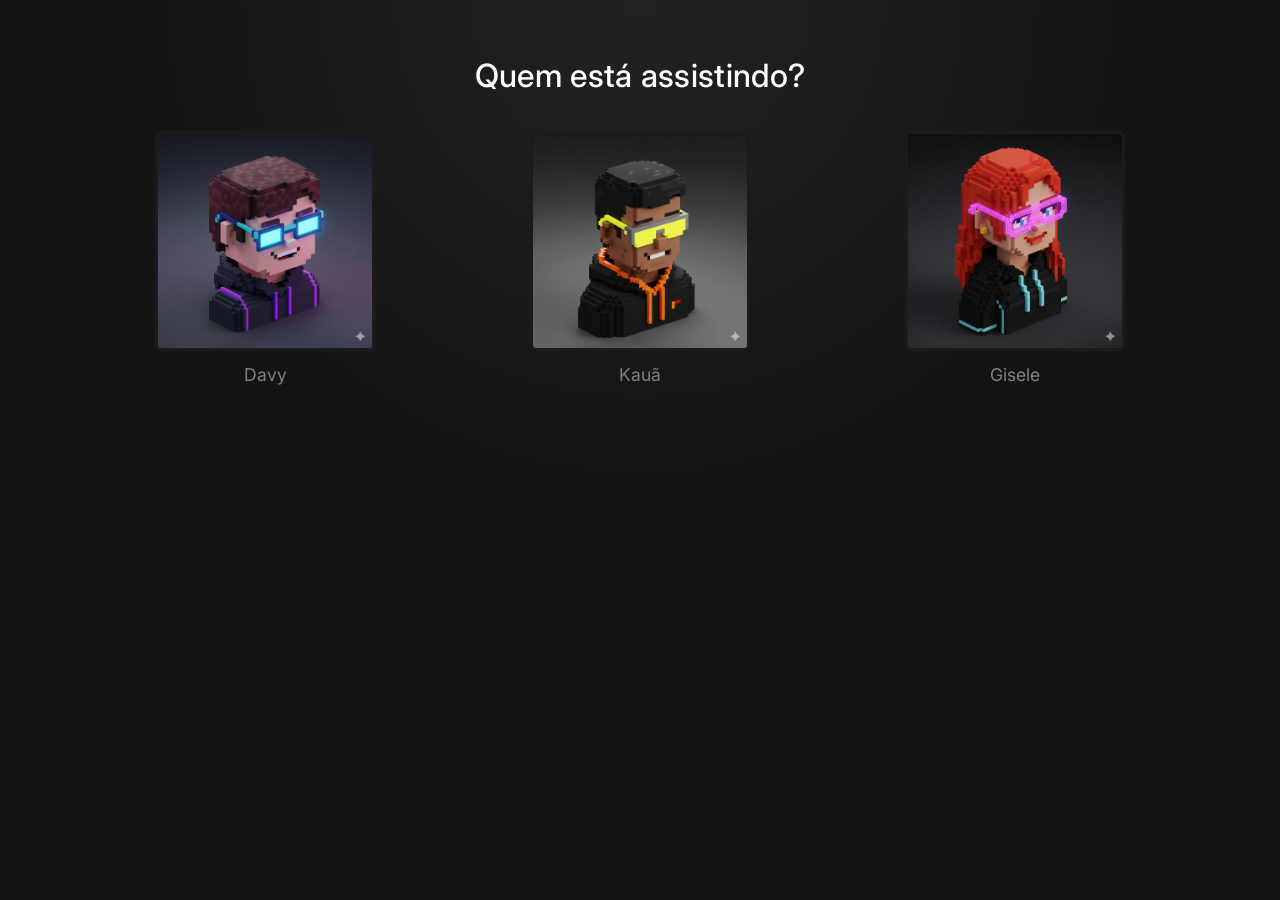
==== index.html @ b382fcf0 "Formatando o código e troca da fonte" ====
<!doctype html>
<html lang="pt-br">
<head>
    <meta charset="UTF-8">
    <meta name="viewport" content="width=device-width, initial-scale=1">
    <title>Netflix</title>
    <link rel="preconnect" href="https://fonts.googleapis.com">
    <link rel="preconnect" href="https://fonts.gstatic.com" crossorigin>
    <link href="https://fonts.googleapis.com/css2?family=Inter:ital,opsz,wght@0,14..32,100..900;1,14..32,100..900&display=swap"
          rel="stylesheet">
    <link rel="stylesheet" href="style.css">
</head>
<body>
<header>
    <h1 id="titulo-perfis">Quem está assistindo?</h1>
</header>

<main>
    <section aria-label="titulo-perfis">
        <ul class="profiles">
            <li class="profile">
                <figure>
                    <img src="assets/perfil-1.png"
                         alt="O mestre da estrutura que transforma lógica complexa em arquiteturas digitais robustas e escaláveis."
                         width="300">
                    <figcaption>Davy</figcaption>
                </figure>
            </li>
            <li class="profile">
                <figure>
                    <img src="assets/perfil-2.png"
                         alt="O visionário que quebra paradigmas de UI/UX para criar experiências de utilizador ousadas, fluidas e inesquecíveis."
                         width="300">
                    <figcaption>Kauã</figcaption>
                </figure>
            </li>
            <li class="profile">
                <figure>
                    <img src="assets/perfil-3.png"
                         alt="A artista pixelada que funde estética vibrante com funcionalidade para dar alma e cor ao código."
                         width="300">
                    <figcaption>Gisele</figcaption>
                </figure>
            </li>
        </ul>
    </section>
</main>
</body>
</html>
---- style.css ----
:root {
    --bg: #141414;
    --bg-soft: #1b1b1b;
    --text: #ffffff;
    --text-muted: #808080;
    --accent: #e50914;
    --radius: 6px;
}

* {
    box-sizing: border-box;
}

body {
    margin: 0;
    min-height: 100vh;
    background: radial-gradient(circle at top, #222 0%, var(--bg) 45%);
    color: var(--text);
    font-family: "Inter", sans-serif;
}

header,
main {
    width: min(1100px, 92vw);
    margin: 0 auto;
}

header {
    padding-top: 3.5rem;
    text-align: center;
}

#titulo-perfis {
    margin: 0;
    font-size: clamp(1.8rem, 2.5vw, 3rem);
    font-weight: 500;
    letter-spacing: 0.01em;
}

main {
    padding: 2.25rem 0 3rem;
}

.profiles {
    margin: 0;
    padding: 0;
    list-style: none;
    display: grid;
    grid-template-columns: repeat(3, minmax(160px, 1fr));
    gap: 1.5rem;
}

.profile {
    display: flex;
    justify-content: center;
}

.profile figure {
    margin: 0;
    width: min(100%, 220px);
    text-align: center;
}

.profile img {
    width: 100%;
    height: auto;
    display: block;
    border-radius: var(--radius);
    border: 3px solid transparent;
    background-color: var(--bg-soft);
    transition: transform 220ms ease, border-color 220ms ease, box-shadow 220ms ease;
}

.profile figcaption {
    margin-top: 0.8rem;
    font-size: 1.1rem;
    color: var(--text-muted);
    transition: color 220ms ease;
}

.profile:hover img,
.profile:focus-within img {
    transform: scale(1.05);
    border-color: var(--text);
    box-shadow: 0 14px 24px rgba(0, 0, 0, 0.35);
}

.profile:hover figcaption,
.profile:focus-within figcaption {
    color: var(--text);
}

@media (max-width: 900px) {
    .profiles {
        grid-template-columns: repeat(2, minmax(150px, 1fr));
    }
}

@media (max-width: 580px) {
    header {
        padding-top: 2rem;
    }

    .profiles {
        grid-template-columns: 1fr;
        gap: 1.25rem;
    }

    .profile figure {
        width: min(100%, 240px);
    }
}
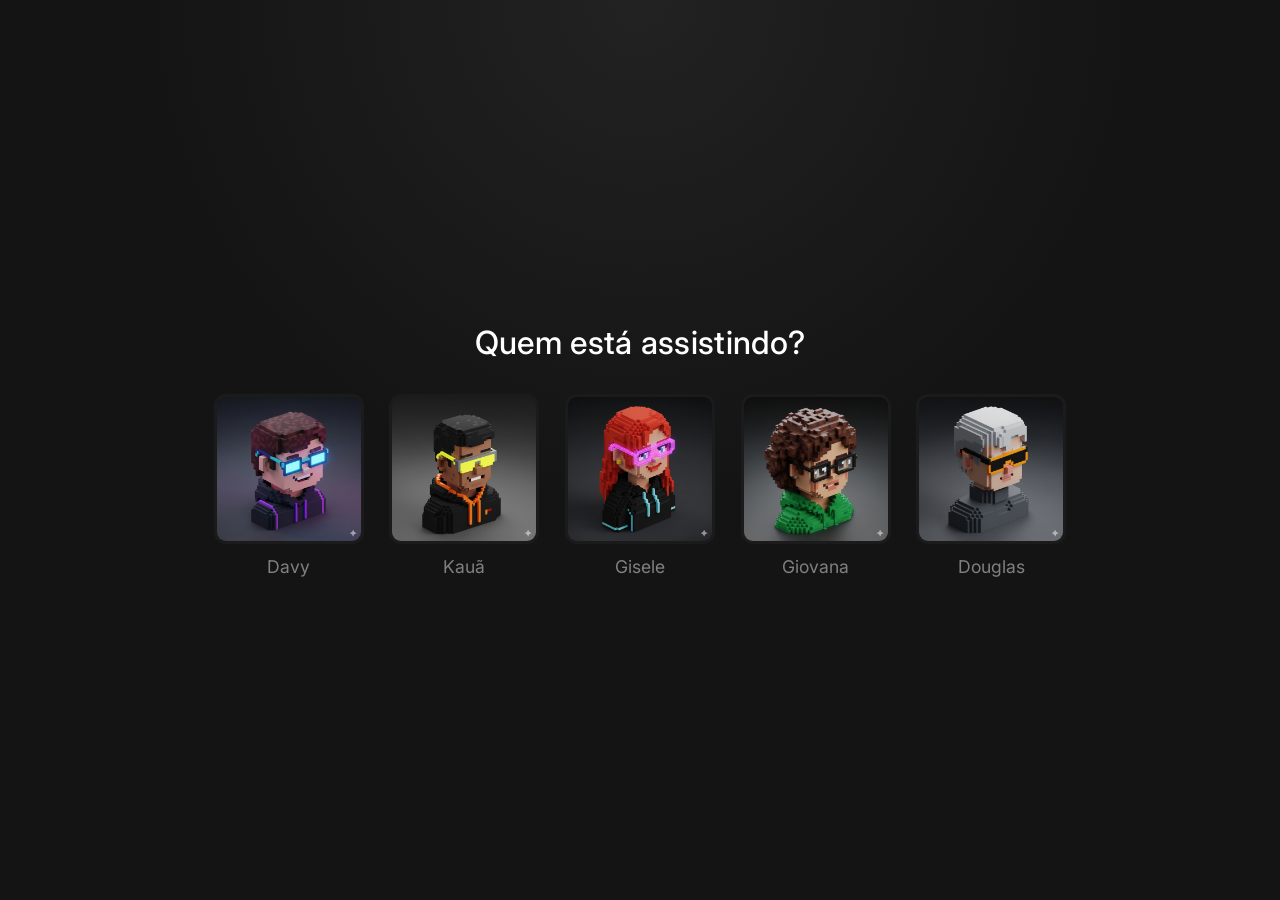
==== commit afd73e92: "Aplicando mais perfis com boas práticas de responsividade" ====
--- a/index.html
+++ b/index.html
@@ -21,25 +21,36 @@
             <li class="profile">
                 <figure>
                     <img src="assets/perfil-1.png"
-                         alt="O mestre da estrutura que transforma lógica complexa em arquiteturas digitais robustas e escaláveis."
-                         width="300">
+                         alt="O mestre da estrutura que transforma lógica complexa em arquiteturas digitais robustas e escaláveis.">
                     <figcaption>Davy</figcaption>
                 </figure>
             </li>
             <li class="profile">
                 <figure>
                     <img src="assets/perfil-2.png"
-                         alt="O visionário que quebra paradigmas de UI/UX para criar experiências de utilizador ousadas, fluidas e inesquecíveis."
-                         width="300">
+                         alt="O visionário que quebra paradigmas de UI/UX para criar experiências de utilizador ousadas, fluidas e inesquecíveis.">
                     <figcaption>Kauã</figcaption>
                 </figure>
             </li>
             <li class="profile">
                 <figure>
                     <img src="assets/perfil-3.png"
-                         alt="A artista pixelada que funde estética vibrante com funcionalidade para dar alma e cor ao código."
-                         width="300">
+                         alt="A artista pixelada que funde estética vibrante com funcionalidade para dar alma e cor ao código.">
                     <figcaption>Gisele</figcaption>
+                </figure>
+            </li>
+            <li class="profile">
+                <figure>
+                    <img src="assets/perfil-4.png"
+                         alt="A desenvolvedora focada na essência, equilibrando performance pura com acessibilidade universal e design limpo.">
+                    <figcaption>Giovana</figcaption>
+                </figure>
+            </li>
+            <li class="profile">
+                <figure>
+                    <img src="assets/perfil-5.png"
+                         alt="O especialista em segurança e performance avançada, blindando aplicações com práticas robustas e otimizações de alto nível.">
+                    <figcaption>Douglas</figcaption>
                 </figure>
             </li>
         </ul>
--- a/style.css
+++ b/style.css
@@ -4,7 +4,7 @@
     --text: #ffffff;
     --text-muted: #808080;
     --accent: #e50914;
-    --radius: 6px;
+    --radius: 12px;
 }
 
 * {
@@ -17,17 +17,20 @@
     background: radial-gradient(circle at top, #222 0%, var(--bg) 45%);
     color: var(--text);
     font-family: "Inter", sans-serif;
+    display: flex;
+    flex-direction: column;
+    justify-content: center;
 }
 
 header,
 main {
-    width: min(1100px, 92vw);
+    width: min(1200px, 94vw);
     margin: 0 auto;
 }
 
 header {
-    padding-top: 3.5rem;
     text-align: center;
+    margin-bottom: 2rem;
 }
 
 #titulo-perfis {
@@ -38,31 +41,34 @@
 }
 
 main {
-    padding: 2.25rem 0 3rem;
+    padding: 0;
 }
 
 .profiles {
     margin: 0;
     padding: 0;
     list-style: none;
-    display: grid;
-    grid-template-columns: repeat(3, minmax(160px, 1fr));
-    gap: 1.5rem;
+    display: flex;
+    flex-wrap: wrap;
+    justify-content: center;
+    gap: clamp(1rem, 2vw, 2rem);
 }
 
 .profile {
     display: flex;
     justify-content: center;
+    width: clamp(90px, 14vw, 150px);
 }
 
 .profile figure {
     margin: 0;
-    width: min(100%, 220px);
+    width: 100%;
     text-align: center;
 }
 
 .profile img {
     width: 100%;
+    max-width: 100%;
     height: auto;
     display: block;
     border-radius: var(--radius);
@@ -90,24 +96,40 @@
     color: var(--text);
 }
 
-@media (max-width: 900px) {
-    .profiles {
-        grid-template-columns: repeat(2, minmax(150px, 1fr));
+@media (max-width: 1024px) {
+    .profile {
+        width: clamp(110px, 25vw, 150px);
     }
 }
 
-@media (max-width: 580px) {
-    header {
-        padding-top: 2rem;
+@media (max-width: 760px) {
+    #titulo-perfis {
+        font-size: clamp(1.5rem, 6vw, 2.1rem);
     }
 
     .profiles {
-        grid-template-columns: 1fr;
-        gap: 1.25rem;
+        gap: 1.5rem;
+    }
+
+    .profile {
+        width: clamp(110px, 35vw, 150px);
     }
 
     .profile figure {
-        width: min(100%, 240px);
+        width: 100%;
     }
 }
 
+@media (max-width: 480px) {
+    .profiles {
+        gap: 1.2rem;
+    }
+
+    .profile {
+        width: clamp(100px, 40vw, 130px);
+    }
+
+    .profile figure {
+        width: 100%;
+    }
+}
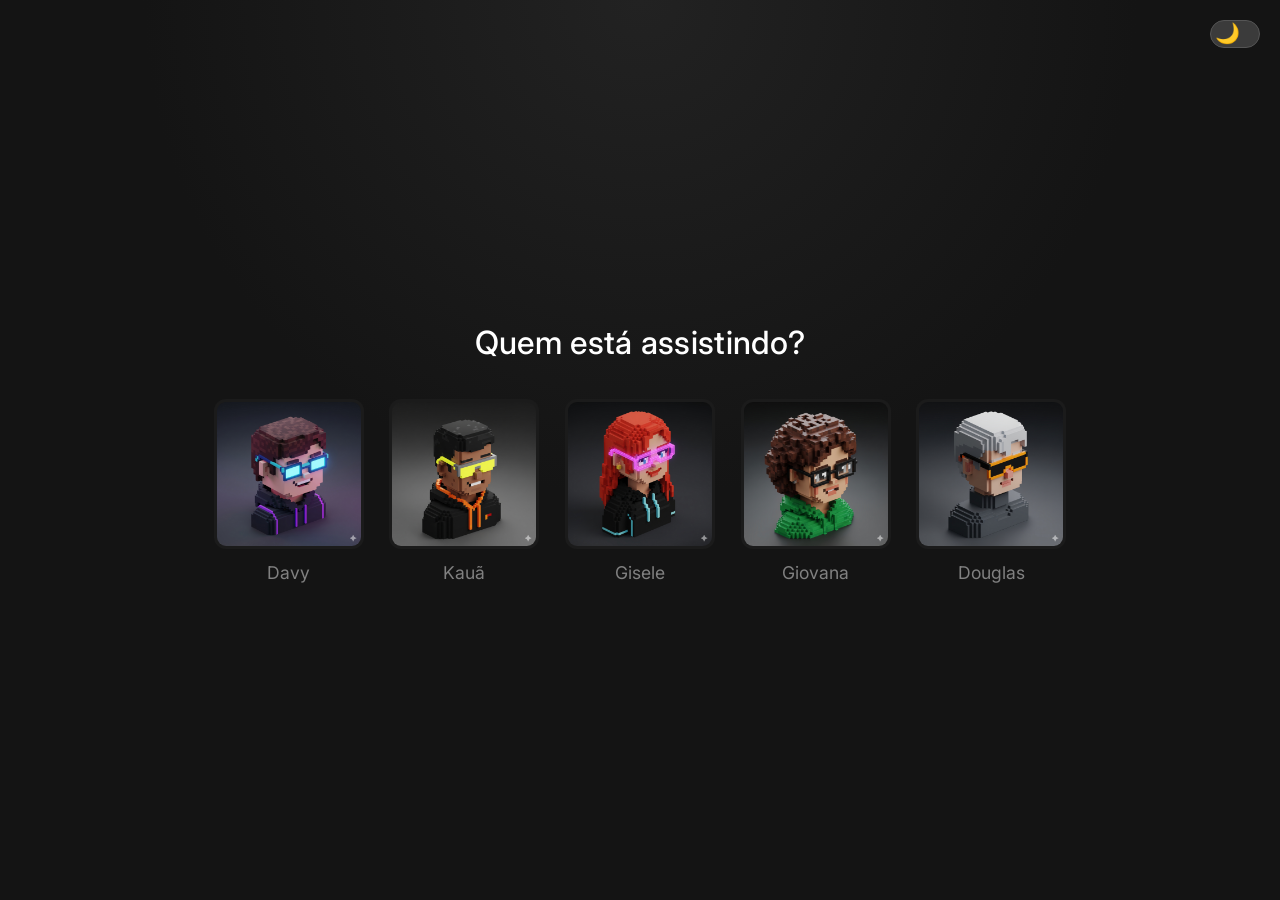
==== commit 0efdbb71: "Aplicando funcionalidade de tema dark e light com javascript" ====
--- a/index.html
+++ b/index.html
@@ -8,10 +8,13 @@
     <link rel="preconnect" href="https://fonts.gstatic.com" crossorigin>
     <link href="https://fonts.googleapis.com/css2?family=Inter:ital,opsz,wght@0,14..32,100..900;1,14..32,100..900&display=swap"
           rel="stylesheet">
-    <link rel="stylesheet" href="style.css">
+    <link rel="stylesheet" href="styles/style.css">
 </head>
 <body>
 <header>
+    <button id="theme-toggle" class="theme-toggle" aria-label="Alternar tema">
+        <span class="theme-toggle-thumb"></span>
+    </button>
     <h1 id="titulo-perfis">Quem está assistindo?</h1>
 </header>
 
@@ -56,5 +59,6 @@
         </ul>
     </section>
 </main>
+<script src="scripts/index.js"></script>
 </body>
 </html>
--- a/styles/style.css
+++ b/styles/style.css
@@ -0,0 +1,202 @@
+:root {
+    --bg: #141414;
+    --bg-soft: #1b1b1b;
+    --text: #ffffff;
+    --text-muted: #808080;
+    --accent: #e50914;
+    --radius: 12px;
+    --bg-gradient-start: #222222;
+}
+
+body.light-mode {
+    --bg: #f5f5f5;
+    --bg-soft: #e5e5e5;
+    --text: #141414;
+    --text-muted: #555555;
+    --bg-gradient-start: #ffffff;
+}
+
+* {
+    box-sizing: border-box;
+}
+
+body {
+    margin: 0;
+    min-height: 100vh;
+    background: radial-gradient(circle at top, var(--bg-gradient-start) 0%, var(--bg) 45%);
+    color: var(--text);
+    font-family: "Inter", sans-serif;
+    display: flex;
+    flex-direction: column;
+    justify-content: center;
+}
+
+header,
+main {
+    width: min(1200px, 94vw);
+    margin: 0 auto;
+}
+
+header {
+    text-align: center;
+    margin-bottom: 2rem;
+    position: relative;
+    display: flex;
+    justify-content: center;
+    align-items: center;
+    min-height: 50px;
+}
+
+.theme-toggle {
+    position: fixed;
+    top: 20px;
+    right: 20px;
+    width: 50px;
+    height: 28px;
+    border-radius: 14px;
+    background-color: #3b3b3b;
+    border: 1px solid #555;
+    cursor: pointer;
+    padding: 0;
+    display: flex;
+    align-items: center;
+    transition: background-color 0.25s, border-color 0.25s;
+    outline: none;
+    z-index: 1000;
+}
+
+.theme-toggle:hover {
+    border-color: #888;
+}
+
+body.light-mode .theme-toggle {
+    background-color: #e0e0e0;
+    border-color: #c2c2c2;
+}
+
+.theme-toggle-thumb {
+    position: absolute;
+    top: -2px;
+    left: 2px;
+    width: 28px;
+    height: 28px;
+    display: flex;
+    justify-content: center;
+    align-items: center;
+    font-size: 20px;
+    transition: transform 0.25s ease;
+    z-index: 2;
+}
+
+.theme-toggle-thumb::before {
+    content: '🌙';
+}
+
+body.light-mode .theme-toggle-thumb {
+    transform: translateX(18px);
+}
+
+body.light-mode .theme-toggle-thumb::before {
+    content: '☀️';
+}
+
+#titulo-perfis {
+    margin: 0;
+    font-size: clamp(1.8rem, 2.5vw, 3rem);
+    font-weight: 500;
+    letter-spacing: 0.01em;
+}
+
+main {
+    padding: 0;
+}
+
+.profiles {
+    margin: 0;
+    padding: 0;
+    list-style: none;
+    display: flex;
+    flex-wrap: wrap;
+    justify-content: center;
+    gap: clamp(1rem, 2vw, 2rem);
+}
+
+.profile {
+    display: flex;
+    justify-content: center;
+    width: clamp(90px, 14vw, 150px);
+}
+
+.profile figure {
+    margin: 0;
+    width: 100%;
+    text-align: center;
+}
+
+.profile img {
+    width: 100%;
+    max-width: 100%;
+    height: auto;
+    display: block;
+    border-radius: var(--radius);
+    border: 3px solid transparent;
+    background-color: var(--bg-soft);
+    transition: transform 220ms ease, border-color 220ms ease, box-shadow 220ms ease;
+}
+
+.profile figcaption {
+    margin-top: 0.8rem;
+    font-size: 1.1rem;
+    color: var(--text-muted);
+    transition: color 220ms ease;
+}
+
+.profile:hover img,
+.profile:focus-within img {
+    transform: scale(1.05);
+    border-color: var(--text);
+    box-shadow: 0 14px 24px rgba(0, 0, 0, 0.35);
+}
+
+.profile:hover figcaption,
+.profile:focus-within figcaption {
+    color: var(--text);
+}
+
+@media (max-width: 1024px) {
+    .profile {
+        width: clamp(110px, 25vw, 150px);
+    }
+}
+
+@media (max-width: 760px) {
+    #titulo-perfis {
+        font-size: clamp(1.5rem, 6vw, 2.1rem);
+    }
+
+    .profiles {
+        gap: 1.5rem;
+    }
+
+    .profile {
+        width: clamp(110px, 35vw, 150px);
+    }
+
+    .profile figure {
+        width: 100%;
+    }
+}
+
+@media (max-width: 480px) {
+    .profiles {
+        gap: 1.2rem;
+    }
+
+    .profile {
+        width: clamp(100px, 40vw, 130px);
+    }
+
+    .profile figure {
+        width: 100%;
+    }
+}
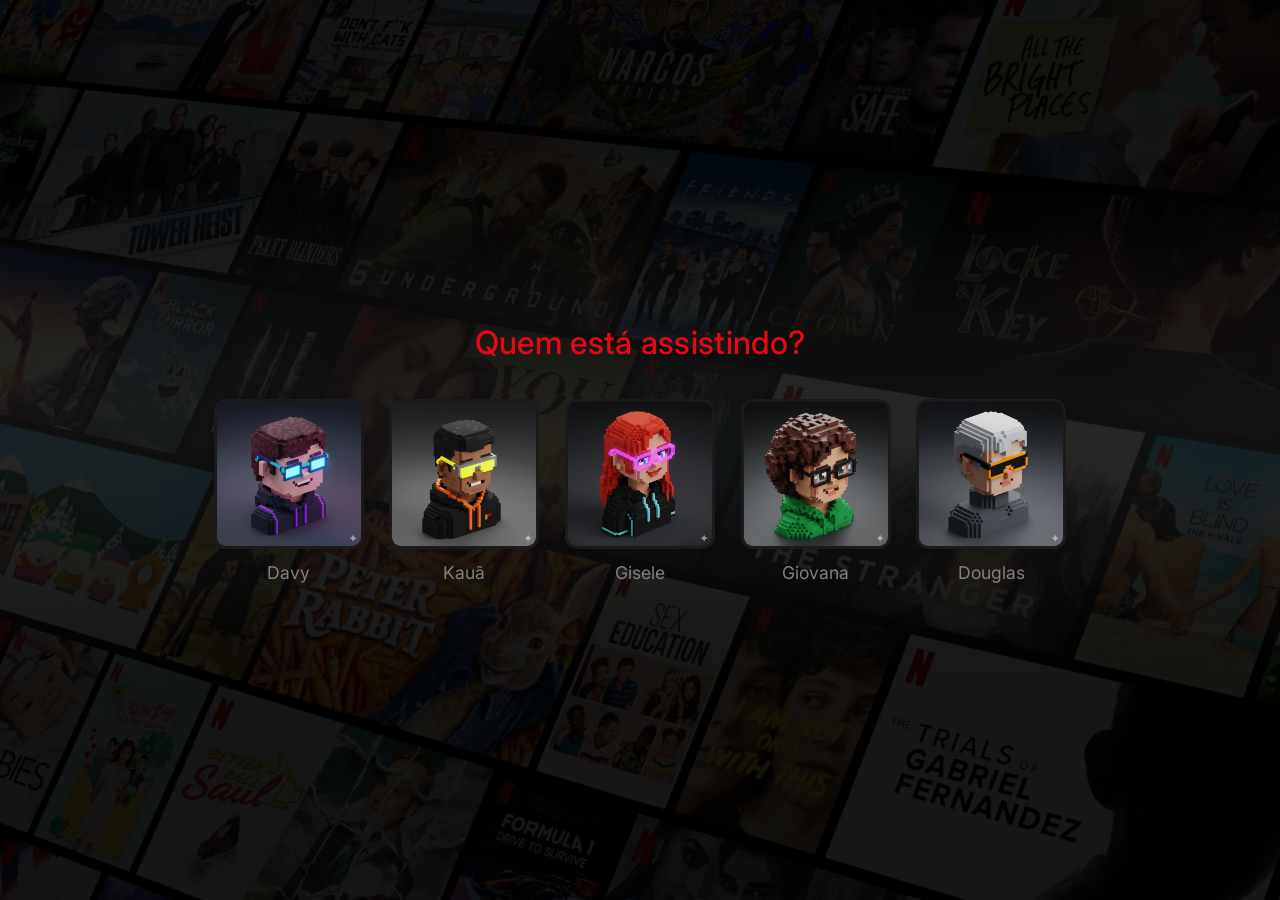
==== commit 71766076: "estilizando fundo de página do login e melhorias na interface" ====
--- a/index.html
+++ b/index.html
@@ -12,9 +12,6 @@
 </head>
 <body>
 <header>
-    <button id="theme-toggle" class="theme-toggle" aria-label="Alternar tema">
-        <span class="theme-toggle-thumb"></span>
-    </button>
     <h1 id="titulo-perfis">Quem está assistindo?</h1>
 </header>
 
@@ -22,39 +19,49 @@
     <section aria-label="titulo-perfis">
         <ul class="profiles">
             <li class="profile">
-                <figure>
-                    <img src="assets/perfil-1.png"
-                         alt="O mestre da estrutura que transforma lógica complexa em arquiteturas digitais robustas e escaláveis.">
-                    <figcaption>Davy</figcaption>
-                </figure>
+                <a href="catalogo/catalogo.html">
+                    <figure>
+                        <img src="assets/perfil-1.png"
+                             alt="Perfil do Davy">
+                        <figcaption>Davy</figcaption>
+                    </figure>
+                </a>
             </li>
             <li class="profile">
-                <figure>
-                    <img src="assets/perfil-2.png"
-                         alt="O visionário que quebra paradigmas de UI/UX para criar experiências de utilizador ousadas, fluidas e inesquecíveis.">
-                    <figcaption>Kauã</figcaption>
-                </figure>
+                <a href="catalogo/catalogo.html">
+                    <figure>
+                        <img src="assets/perfil-2.png"
+                             alt="Perfil do Kauã">
+                        <figcaption>Kauã</figcaption>
+                    </figure>
+                </a>
             </li>
             <li class="profile">
-                <figure>
-                    <img src="assets/perfil-3.png"
-                         alt="A artista pixelada que funde estética vibrante com funcionalidade para dar alma e cor ao código.">
-                    <figcaption>Gisele</figcaption>
-                </figure>
+                <a href="catalogo/catalogo.html">
+                    <figure>
+                        <img src="assets/perfil-3.png"
+                             alt="Perfil da Gisele">
+                        <figcaption>Gisele</figcaption>
+                    </figure>
+                </a>
             </li>
             <li class="profile">
-                <figure>
-                    <img src="assets/perfil-4.png"
-                         alt="A desenvolvedora focada na essência, equilibrando performance pura com acessibilidade universal e design limpo.">
-                    <figcaption>Giovana</figcaption>
-                </figure>
+                <a href="catalogo/catalogo.html">
+                    <figure>
+                        <img src="assets/perfil-4.png"
+                             alt="Perfil da Giovana">
+                        <figcaption>Giovana</figcaption>
+                    </figure>
+                </a>
             </li>
             <li class="profile">
-                <figure>
-                    <img src="assets/perfil-5.png"
-                         alt="O especialista em segurança e performance avançada, blindando aplicações com práticas robustas e otimizações de alto nível.">
-                    <figcaption>Douglas</figcaption>
-                </figure>
+                <a href="catalogo/catalogo.html">
+                    <figure>
+                        <img src="assets/perfil-5.png"
+                             alt="Perfil do Douglas">
+                        <figcaption>Douglas</figcaption>
+                    </figure>
+                </a>
             </li>
         </ul>
     </section>
--- a/styles/style.css
+++ b/styles/style.css
@@ -5,15 +5,6 @@
     --text-muted: #808080;
     --accent: #e50914;
     --radius: 12px;
-    --bg-gradient-start: #222222;
-}
-
-body.light-mode {
-    --bg: #f5f5f5;
-    --bg-soft: #e5e5e5;
-    --text: #141414;
-    --text-muted: #555555;
-    --bg-gradient-start: #ffffff;
 }
 
 * {
@@ -23,7 +14,10 @@
 body {
     margin: 0;
     min-height: 100vh;
-    background: radial-gradient(circle at top, var(--bg-gradient-start) 0%, var(--bg) 45%);
+    background-image: linear-gradient(rgba(0, 0, 0, 0.6), rgba(0, 0, 0, 0.6)), url('../assets/fundo-flix.jpg');
+    background-size: cover;
+    background-position: center;
+    background-attachment: fixed;
     color: var(--text);
     font-family: "Inter", sans-serif;
     display: flex;
@@ -47,64 +41,12 @@
     min-height: 50px;
 }
 
-.theme-toggle {
-    position: fixed;
-    top: 20px;
-    right: 20px;
-    width: 50px;
-    height: 28px;
-    border-radius: 14px;
-    background-color: #3b3b3b;
-    border: 1px solid #555;
-    cursor: pointer;
-    padding: 0;
-    display: flex;
-    align-items: center;
-    transition: background-color 0.25s, border-color 0.25s;
-    outline: none;
-    z-index: 1000;
-}
-
-.theme-toggle:hover {
-    border-color: #888;
-}
-
-body.light-mode .theme-toggle {
-    background-color: #e0e0e0;
-    border-color: #c2c2c2;
-}
-
-.theme-toggle-thumb {
-    position: absolute;
-    top: -2px;
-    left: 2px;
-    width: 28px;
-    height: 28px;
-    display: flex;
-    justify-content: center;
-    align-items: center;
-    font-size: 20px;
-    transition: transform 0.25s ease;
-    z-index: 2;
-}
-
-.theme-toggle-thumb::before {
-    content: '🌙';
-}
-
-body.light-mode .theme-toggle-thumb {
-    transform: translateX(18px);
-}
-
-body.light-mode .theme-toggle-thumb::before {
-    content: '☀️';
-}
-
 #titulo-perfis {
     margin: 0;
     font-size: clamp(1.8rem, 2.5vw, 3rem);
     font-weight: 500;
     letter-spacing: 0.01em;
+    color: var(--accent);
 }
 
 main {
@@ -125,6 +67,13 @@
     display: flex;
     justify-content: center;
     width: clamp(90px, 14vw, 150px);
+}
+
+.profile a {
+    text-decoration: none;
+    color: inherit;
+    display: block;
+    width: 100%;
 }
 
 .profile figure {
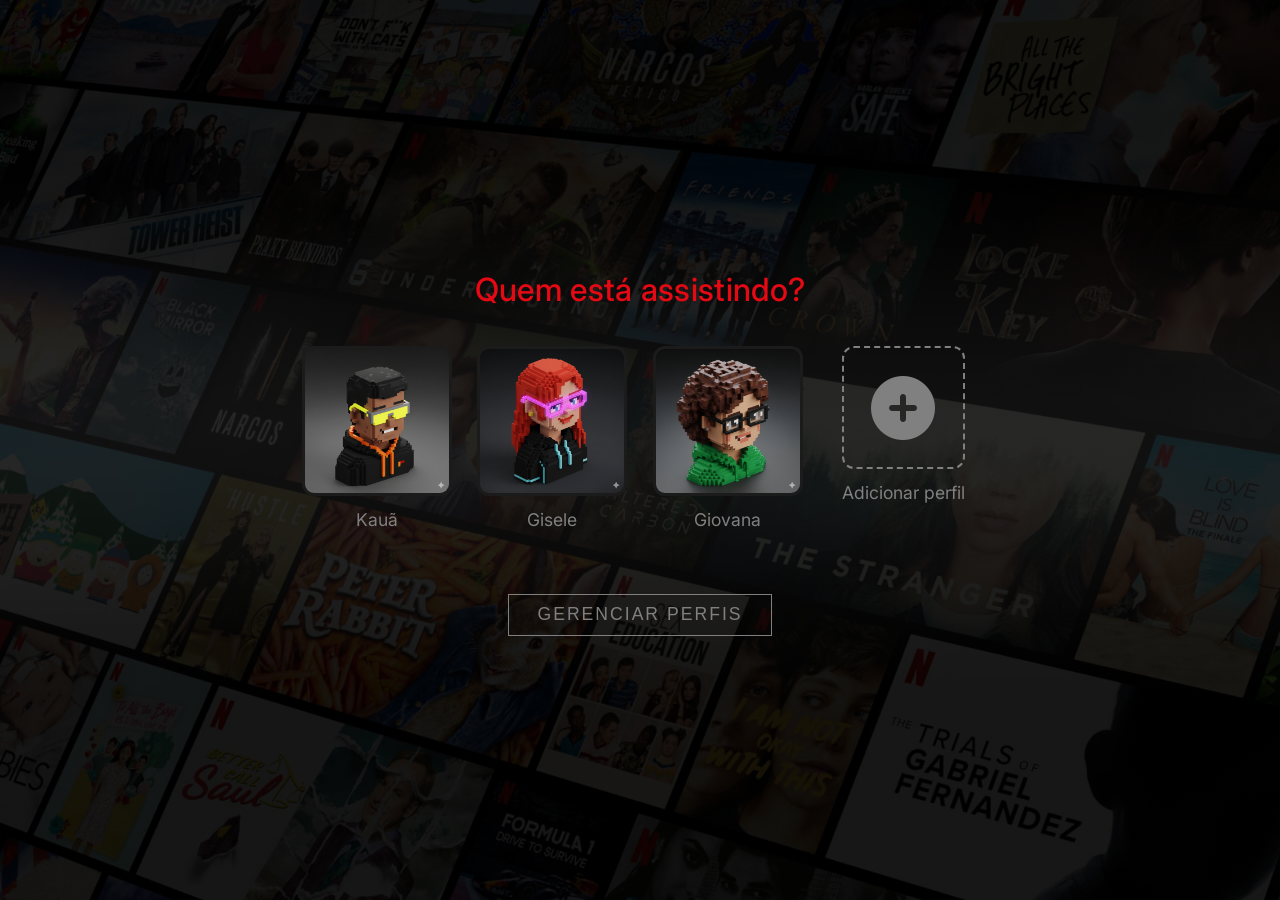
==== commit 327f8dcb: "Adicionando função de editar perfis no index.html" ====
--- a/index.html
+++ b/index.html
@@ -9,6 +9,7 @@
     <link href="https://fonts.googleapis.com/css2?family=Inter:ital,opsz,wght@0,14..32,100..900;1,14..32,100..900&display=swap"
           rel="stylesheet">
     <link rel="stylesheet" href="styles/style.css">
+    <link href="https://cdnjs.cloudflare.com/ajax/libs/font-awesome/6.0.0/css/all.min.css" rel="stylesheet">
 </head>
 <body>
 <header>
@@ -16,55 +17,47 @@
 </header>
 
 <main>
-    <section aria-label="titulo-perfis">
-        <ul class="profiles">
-            <li class="profile">
-                <a href="catalogo/catalogo.html">
-                    <figure>
-                        <img src="assets/perfil-1.png"
-                             alt="Perfil do Davy">
-                        <figcaption>Davy</figcaption>
-                    </figure>
-                </a>
-            </li>
-            <li class="profile">
-                <a href="catalogo/catalogo.html">
-                    <figure>
-                        <img src="assets/perfil-2.png"
-                             alt="Perfil do Kauã">
-                        <figcaption>Kauã</figcaption>
-                    </figure>
-                </a>
-            </li>
-            <li class="profile">
-                <a href="catalogo/catalogo.html">
-                    <figure>
-                        <img src="assets/perfil-3.png"
-                             alt="Perfil da Gisele">
-                        <figcaption>Gisele</figcaption>
-                    </figure>
-                </a>
-            </li>
-            <li class="profile">
-                <a href="catalogo/catalogo.html">
-                    <figure>
-                        <img src="assets/perfil-4.png"
-                             alt="Perfil da Giovana">
-                        <figcaption>Giovana</figcaption>
-                    </figure>
-                </a>
-            </li>
-            <li class="profile">
-                <a href="catalogo/catalogo.html">
-                    <figure>
-                        <img src="assets/perfil-5.png"
-                             alt="Perfil do Douglas">
-                        <figcaption>Douglas</figcaption>
-                    </figure>
-                </a>
-            </li>
+    <section aria-label="perfis">
+        <ul id="profiles-list" class="profiles">
+            <!-- Gerado dinamicamente via JS -->
         </ul>
+        <div class="manage-button-container">
+            <button id="btn-manage" class="btn-secondary">Gerenciar perfis</button>
+        </div>
     </section>
+
+    <!-- Modal para Adicionar/Editar Perfil -->
+    <div id="profile-modal" class="modal">
+        <div class="modal-content">
+            <h2 id="modal-title">Editar perfil</h2>
+            <div class="modal-body">
+                <div class="profile-edit-header">
+                    <div class="profile-edit-preview">
+                        <img id="modal-profile-img" src="assets/perfil-1.png" alt="Preview">
+                    </div>
+                    <div class="image-selector">
+                        <p>Escolha um ícone para o seu perfil:</p>
+                        <div class="image-options">
+                            <img src="assets/perfil-1.png" class="img-option" data-img="assets/perfil-1.png">
+                            <img src="assets/perfil-2.png" class="img-option" data-img="assets/perfil-2.png">
+                            <img src="assets/perfil-3.png" class="img-option" data-img="assets/perfil-3.png">
+                            <img src="assets/perfil-4.png" class="img-option" data-img="assets/perfil-4.png">
+                            <img src="assets/perfil-5.png" class="img-option" data-img="assets/perfil-5.png">
+                            <img src="assets/perfil-6.png" class="img-option" data-img="assets/perfil-6.png">
+                        </div>
+                    </div>
+                </div>
+                <div class="profile-edit-info">
+                    <input type="text" id="modal-profile-name" placeholder="Nome do perfil">
+                </div>
+            </div>
+            <div class="modal-footer">
+                <button id="btn-save-profile" class="btn-primary">Salvar</button>
+                <button id="btn-cancel-modal" class="btn-secondary">Cancelar</button>
+                <button id="btn-delete-profile" class="btn-danger" style="display: none;">Excluir</button>
+            </div>
+        </div>
+    </div>
 </main>
 <script src="scripts/index.js"></script>
 </body>
--- a/styles/style.css
+++ b/styles/style.css
@@ -49,6 +49,238 @@
     color: var(--accent);
 }
 
+.manage-button-container {
+    margin-top: 4rem;
+    text-align: center;
+}
+
+.btn-primary, .btn-secondary, .btn-danger {
+    padding: 0.6rem 1.8rem;
+    font-size: 1.1rem;
+    font-weight: 400;
+    cursor: pointer;
+    background: transparent;
+    border: 1px solid var(--text-muted);
+    color: var(--text-muted);
+    text-transform: uppercase;
+    letter-spacing: 2px;
+    transition: all 0.2s ease;
+}
+
+.btn-primary {
+    background: var(--text);
+    color: black;
+    border-color: var(--text);
+    font-weight: 600;
+}
+
+.btn-secondary:hover {
+    color: var(--text);
+    border-color: var(--text);
+}
+
+.btn-danger {
+    border-color: var(--accent);
+    color: var(--accent);
+}
+
+.btn-danger:hover {
+    background: var(--accent);
+    color: white;
+}
+
+/* Add Profile Item */
+.profile-add {
+    display: flex;
+    flex-direction: column;
+    align-items: center;
+    cursor: pointer;
+}
+
+.profile-add .add-icon-container {
+    width: 100%;
+    aspect-ratio: 1;
+    border-radius: var(--radius);
+    background-color: transparent;
+    display: flex;
+    justify-content: center;
+    align-items: center;
+    font-size: 4rem;
+    color: var(--text-muted);
+    transition: all 220ms ease;
+    border: 2px dashed var(--text-muted);
+}
+
+.profile-add:hover .add-icon-container {
+    background-color: var(--bg-soft);
+    color: var(--text);
+    border-style: solid;
+}
+
+.profile-add figcaption {
+    margin-top: 0.8rem;
+    font-size: 1.1rem;
+    color: var(--text-muted);
+}
+
+/* Manage Mode */
+.profile.manage-mode img {
+    opacity: 0.5;
+}
+
+.profile.manage-mode .edit-overlay {
+    position: absolute;
+    top: 0;
+    left: 0;
+    width: 100%;
+    height: 100%;
+    display: flex;
+    justify-content: center;
+    align-items: center;
+    font-size: 2.5rem;
+    color: white;
+    z-index: 10;
+    pointer-events: none;
+}
+
+/* Modal Base */
+.modal {
+    display: none; /* Mantido como none, o JS deve controlar o display: flex */
+    position: fixed;
+    z-index: 2000;
+    left: 0;
+    top: 0;
+    width: 100%;
+    height: 100vh;
+    background-color: rgba(0,0,0,0.85);
+    align-items: center;
+    justify-content: center;
+}
+
+.modal-content {
+    background-color: #141414;
+    padding: 2rem 3rem;
+    width: 750px;
+    max-width: 95vw;
+    border-radius: 8px;
+    box-shadow: 0 0 40px rgba(0,0,0,0.8);
+    display: flex;
+    flex-direction: column;
+}
+
+.modal-content h2 {
+    font-size: 2.2rem;
+    margin-bottom: 1rem;
+    font-weight: 500;
+}
+
+.modal-body {
+    border-top: 1px solid #333;
+    border-bottom: 1px solid #333;
+    padding: 1.5rem 0;
+    margin-bottom: 1.5rem;
+}
+
+/* Parte Superior: Foto + Opções */
+.profile-edit-header {
+    display: flex;
+    gap: 3rem;
+    align-items: flex-start;
+    margin-bottom: 1.5rem;
+}
+
+.profile-edit-preview img#modal-profile-img {
+    width: 120px;
+    height: 120px;
+    border-radius: 4px;
+}
+
+.image-selector {
+    flex-grow: 1;
+}
+
+.image-selector p {
+    margin: 0 0 0.5rem 0;
+    font-size: 1rem;
+    color: var(--text-muted);
+}
+
+.image-options {
+    display: flex;
+    gap: 0.8rem;
+    flex-wrap: wrap;
+}
+
+.img-option {
+    width: 65px;
+    height: 65px;
+    cursor: pointer;
+    border: 3px solid transparent;
+    border-radius: 4px;
+    transition: transform 0.2s;
+}
+
+.img-option:hover {
+    transform: scale(1.1);
+}
+
+.img-option.selected {
+    border-color: var(--text);
+}
+
+/* Parte Inferior: Nome */
+.profile-edit-info {
+    width: 100%;
+}
+
+.profile-edit-info input {
+    width: 100%;
+    background: #666;
+    border: none;
+    padding: 0.8rem 1rem;
+    color: white;
+    font-size: 1.1rem;
+    outline: none;
+    border-radius: 4px;
+}
+
+/* Footer: Botões */
+.modal-footer {
+    display: flex;
+    gap: 1rem;
+    justify-content: flex-start;
+}
+
+.modal-footer button {
+    padding: 0.5rem 2rem;
+    font-size: 1rem;
+    min-width: 120px;
+}
+
+@media (max-width: 768px) {
+    .modal-content {
+        padding: 2rem;
+    }
+    .profile-edit-header {
+        flex-direction: column;
+        align-items: center;
+        text-align: center;
+    }
+    .image-options {
+        justify-content: center;
+    }
+}
+
+@media (max-width: 600px) {
+    .modal-body {
+        flex-direction: column;
+        align-items: center;
+    }
+    .modal-content {
+        padding: 2rem;
+    }
+}
+
 main {
     padding: 0;
 }
